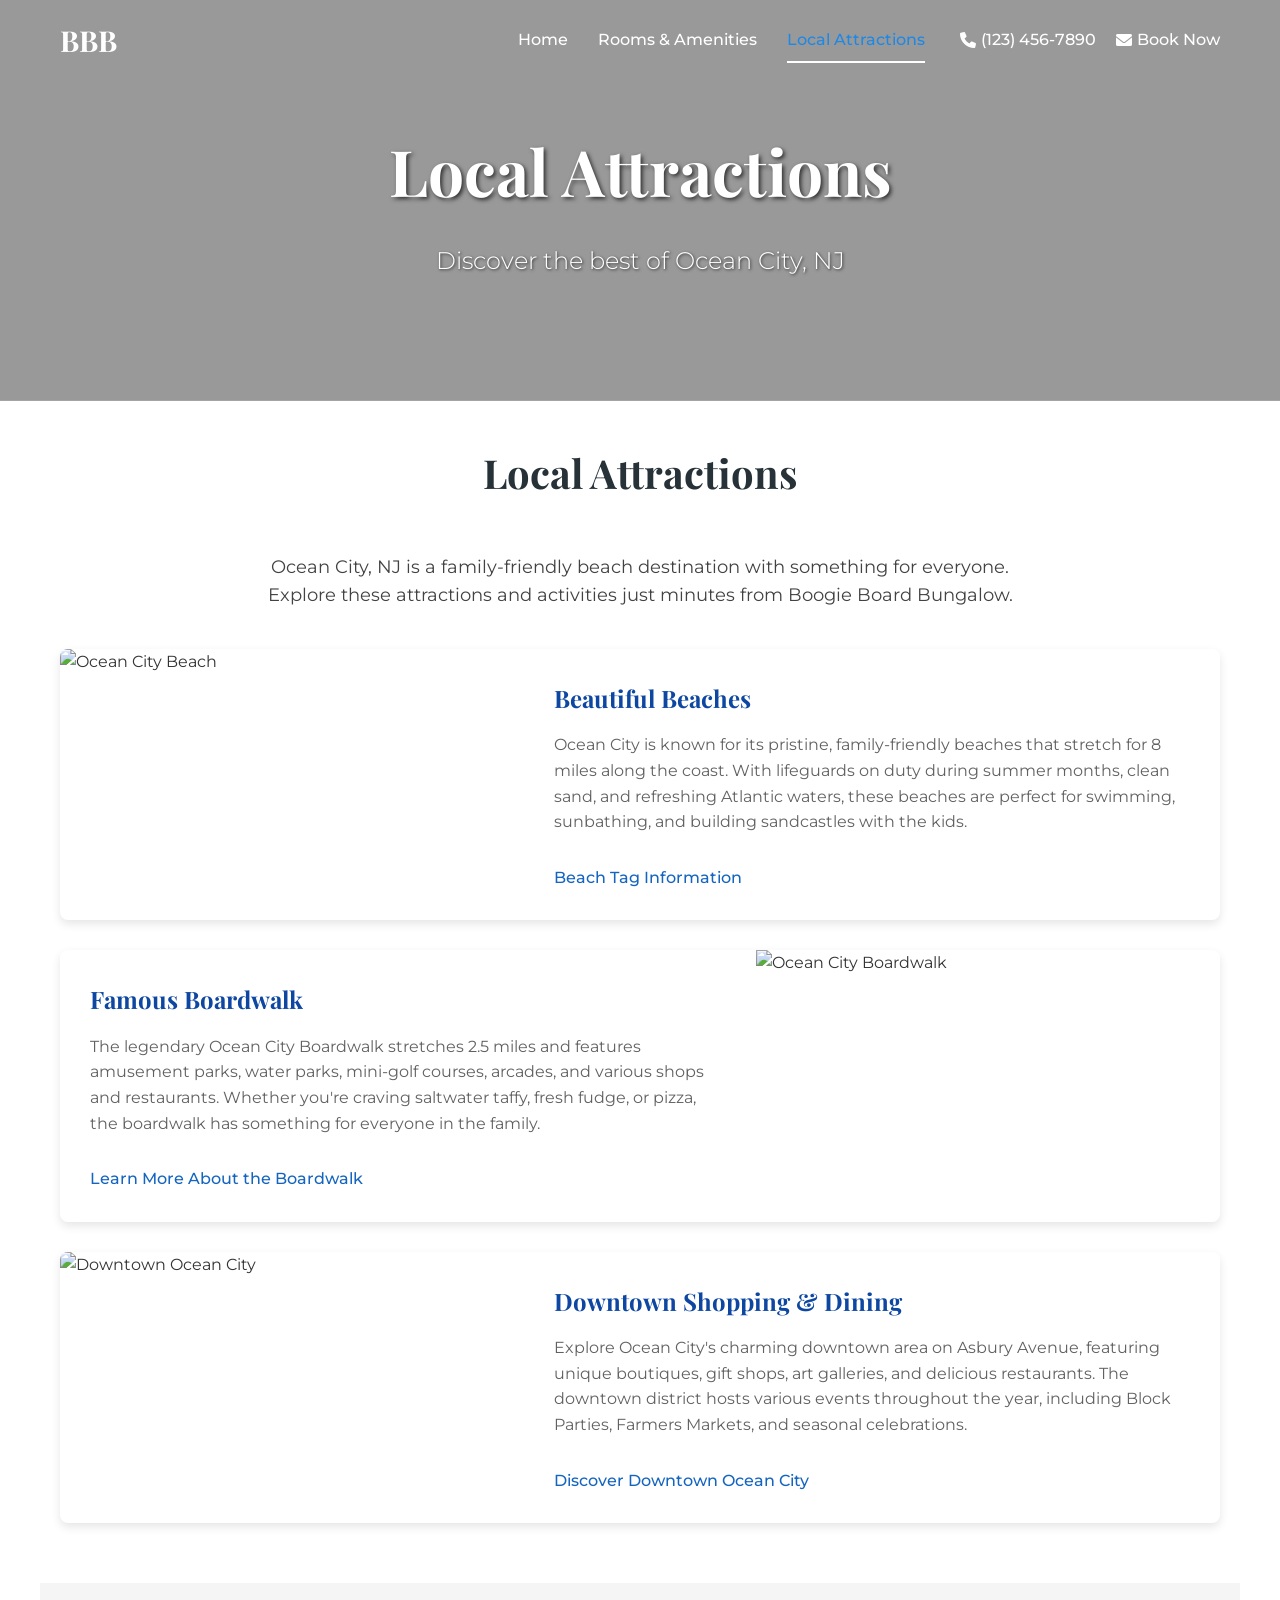
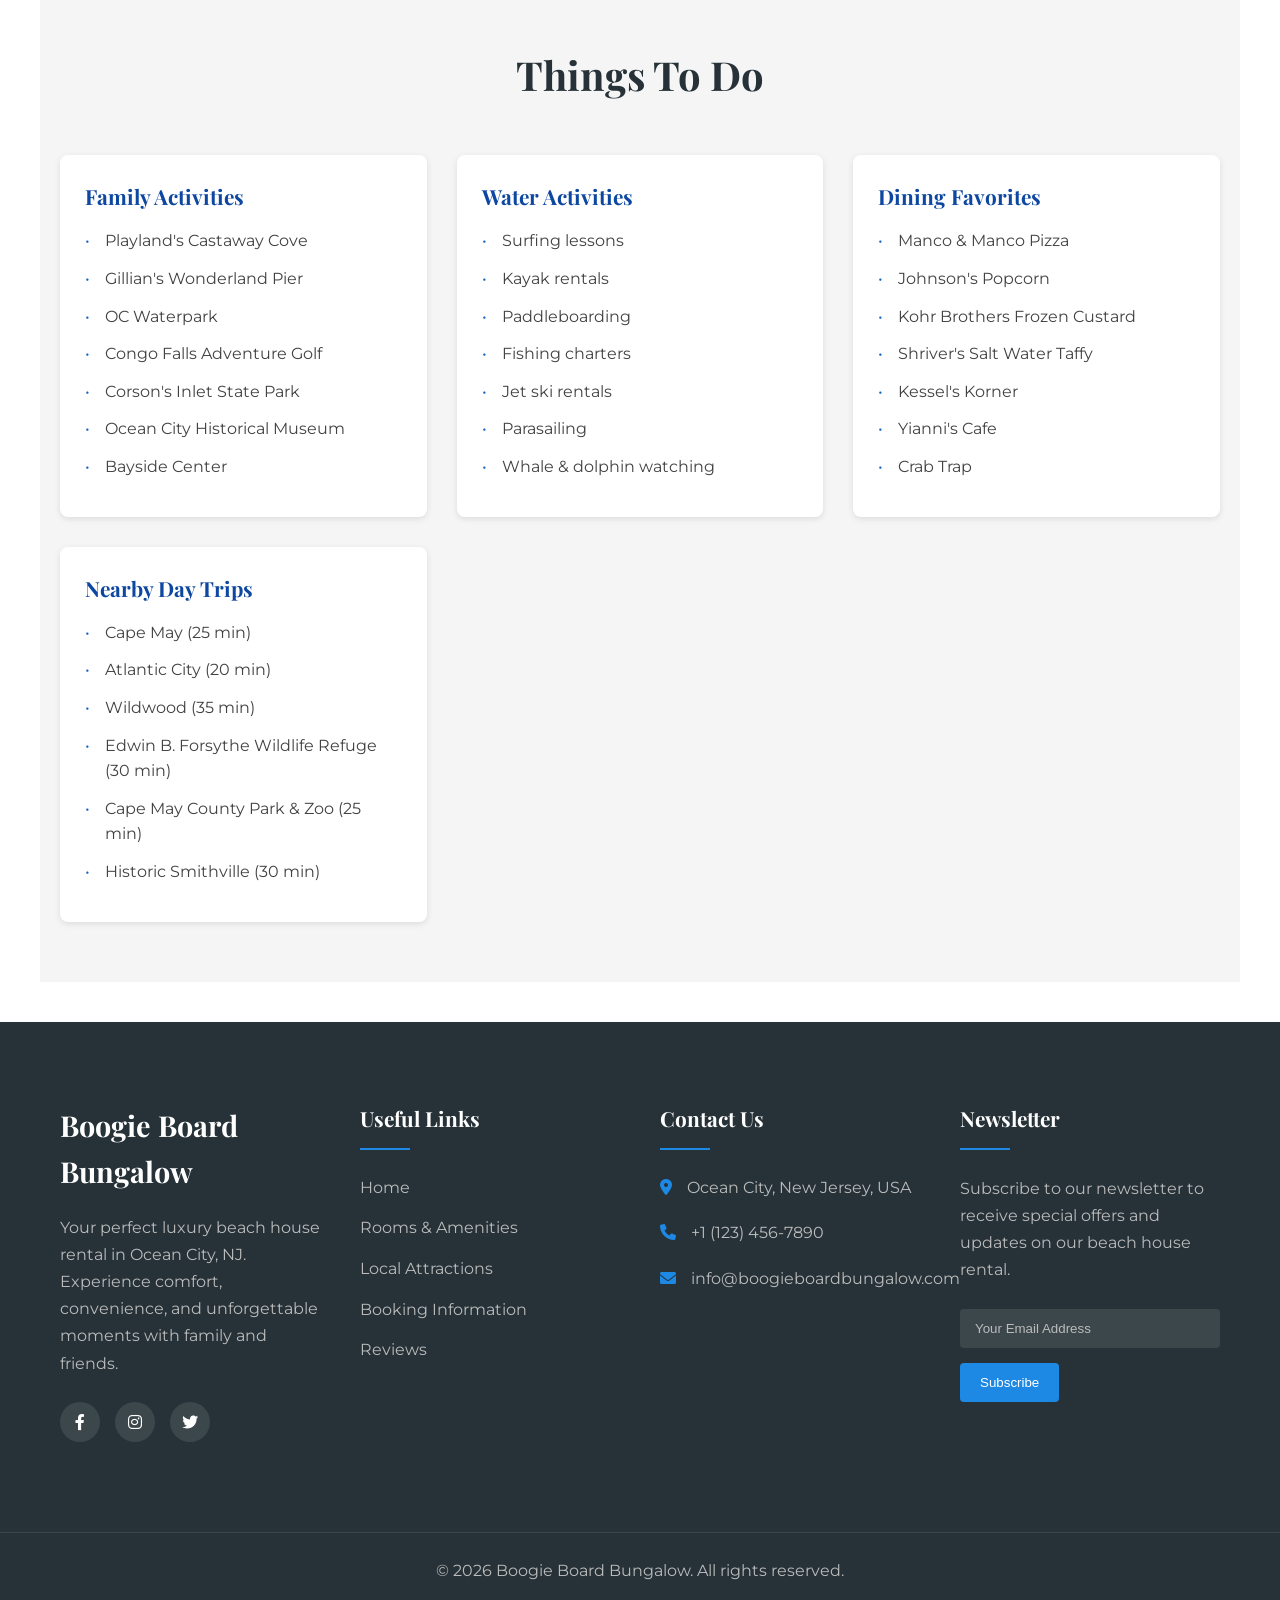
==== attractions.html @ f329d455 "v1" ====
<!DOCTYPE html>
<html lang="en">
<head>
    <meta charset="UTF-8">
    <meta name="viewport" content="width=device-width, initial-scale=1.0">
    <title>Local Attractions - Boogie Board Bungalow</title>
    <link rel="stylesheet" href="styles.css">
    <link href="https://fonts.googleapis.com/css2?family=Montserrat:wght@300;400;500;600;700&family=Playfair+Display:wght@400;500;600;700&display=swap" rel="stylesheet">
    <link rel="stylesheet" href="https://cdnjs.cloudflare.com/ajax/libs/font-awesome/6.0.0-beta3/css/all.min.css">
</head>
<body>
    <div class="app">
        <!-- Navigation -->
        <nav id="navigation" class="nav">
            <div class="nav-container">
                <a href="index.html" class="logo">BBB</a>
                <button class="menu-button" id="menuButton">
                    <i class="fas fa-bars"></i>
                </button>
                <div class="nav-links" id="navLinks">
                    <a href="index.html" class="nav-link">Home</a>
                    <a href="rooms.html" class="nav-link">Rooms & Amenities</a>
                    <a href="attractions.html" class="nav-link active">Local Attractions</a>
                    <div class="contact-info">
                        <a href="tel:+1234567890" class="contact-link">
                            <i class="fas fa-phone"></i> (123) 456-7890
                        </a>
                        <a href="mailto:info@boogieboardbungalow.com" class="contact-link">
                            <i class="fas fa-envelope"></i> Book Now
                        </a>
                    </div>
                </div>
            </div>
        </nav>

        <!-- Header - Smaller for interior pages -->
        <header class="header header-small">
            <div class="header-content">
                <h1 class="title">Local Attractions</h1>
                <p class="subtitle">Discover the best of Ocean City, NJ</p>
            </div>
        </header>

        <main>
            <div class="attractions-container">
                <h2 class="section-title">Local Attractions</h2>
                <p class="intro-text">
                    Ocean City, NJ is a family-friendly beach destination with something for everyone. Explore these attractions and activities just minutes from Boogie Board Bungalow.
                </p>
                
                <section class="attraction-section">
                    <div class="attraction-card">
                        <img src="images/beach.jpg" alt="Ocean City Beach" class="attraction-image">
                        <div class="attraction-content">
                            <h3 class="attraction-title">Beautiful Beaches</h3>
                            <p class="attraction-text">
                                Ocean City is known for its pristine, family-friendly beaches that stretch for 8 miles along the coast. With lifeguards on duty during summer months, clean sand, and refreshing Atlantic waters, these beaches are perfect for swimming, sunbathing, and building sandcastles with the kids.
                            </p>
                            <a href="https://www.ocnj.us/beach-tags" target="_blank" rel="noopener noreferrer" class="attraction-link">
                                Beach Tag Information
                            </a>
                        </div>
                    </div>
                    
                    <div class="attraction-card reverse">
                        <img src="images/boardwalk.jpg" alt="Ocean City Boardwalk" class="attraction-image">
                        <div class="attraction-content">
                            <h3 class="attraction-title">Famous Boardwalk</h3>
                            <p class="attraction-text">
                                The legendary Ocean City Boardwalk stretches 2.5 miles and features amusement parks, water parks, mini-golf courses, arcades, and various shops and restaurants. Whether you're craving saltwater taffy, fresh fudge, or pizza, the boardwalk has something for everyone in the family.
                            </p>
                            <a href="https://oceancityvacation.com/boardwalk" target="_blank" rel="noopener noreferrer" class="attraction-link">
                                Learn More About the Boardwalk
                            </a>
                        </div>
                    </div>
                    
                    <div class="attraction-card">
                        <img src="images/downtown.jpg" alt="Downtown Ocean City" class="attraction-image">
                        <div class="attraction-content">
                            <h3 class="attraction-title">Downtown Shopping & Dining</h3>
                            <p class="attraction-text">
                                Explore Ocean City's charming downtown area on Asbury Avenue, featuring unique boutiques, gift shops, art galleries, and delicious restaurants. The downtown district hosts various events throughout the year, including Block Parties, Farmers Markets, and seasonal celebrations.
                            </p>
                            <a href="https://www.oceancitynj.com/shopping" target="_blank" rel="noopener noreferrer" class="attraction-link">
                                Discover Downtown Ocean City
                            </a>
                        </div>
                    </div>
                </section>
                
                <section class="list-section">
                    <div class="list-container">
                        <h2 class="section-title">Things To Do</h2>
                        <div class="list-grid">
                            <div class="list-card">
                                <h3 class="list-title">Family Activities</h3>
                                <ul class="list">
                                    <li class="list-item">Playland's Castaway Cove</li>
                                    <li class="list-item">Gillian's Wonderland Pier</li>
                                    <li class="list-item">OC Waterpark</li>
                                    <li class="list-item">Congo Falls Adventure Golf</li>
                                    <li class="list-item">Corson's Inlet State Park</li>
                                    <li class="list-item">Ocean City Historical Museum</li>
                                    <li class="list-item">Bayside Center</li>
                                </ul>
                            </div>
                            
                            <div class="list-card">
                                <h3 class="list-title">Water Activities</h3>
                                <ul class="list">
                                    <li class="list-item">Surfing lessons</li>
                                    <li class="list-item">Kayak rentals</li>
                                    <li class="list-item">Paddleboarding</li>
                                    <li class="list-item">Fishing charters</li>
                                    <li class="list-item">Jet ski rentals</li>
                                    <li class="list-item">Parasailing</li>
                                    <li class="list-item">Whale & dolphin watching</li>
                                </ul>
                            </div>
                            
                            <div class="list-card">
                                <h3 class="list-title">Dining Favorites</h3>
                                <ul class="list">
                                    <li class="list-item">Manco & Manco Pizza</li>
                                    <li class="list-item">Johnson's Popcorn</li>
                                    <li class="list-item">Kohr Brothers Frozen Custard</li>
                                    <li class="list-item">Shriver's Salt Water Taffy</li>
                                    <li class="list-item">Kessel's Korner</li>
                                    <li class="list-item">Yianni's Cafe</li>
                                    <li class="list-item">Crab Trap</li>
                                </ul>
                            </div>
                            
                            <div class="list-card">
                                <h3 class="list-title">Nearby Day Trips</h3>
                                <ul class="list">
                                    <li class="list-item">Cape May (25 min)</li>
                                    <li class="list-item">Atlantic City (20 min)</li>
                                    <li class="list-item">Wildwood (35 min)</li>
                                    <li class="list-item">Edwin B. Forsythe Wildlife Refuge (30 min)</li>
                                    <li class="list-item">Cape May County Park & Zoo (25 min)</li>
                                    <li class="list-item">Historic Smithville (30 min)</li>
                                </ul>
                            </div>
                        </div>
                    </div>
                </section>
            </div>
        </main>

        <!-- Footer -->
        <footer class="footer">
            <div class="footer-content">
                <div class="footer-section">
                    <h3 class="logo">Boogie Board Bungalow</h3>
                    <p class="footer-description">
                        Your perfect luxury beach house rental in Ocean City, NJ. Experience comfort, convenience, and unforgettable moments with family and friends.
                    </p>
                    <div class="social-links">
                        <a href="https://facebook.com" target="_blank" rel="noopener noreferrer" class="social-link">
                            <i class="fab fa-facebook-f"></i>
                        </a>
                        <a href="https://instagram.com" target="_blank" rel="noopener noreferrer" class="social-link">
                            <i class="fab fa-instagram"></i>
                        </a>
                        <a href="https://twitter.com" target="_blank" rel="noopener noreferrer" class="social-link">
                            <i class="fab fa-twitter"></i>
                        </a>
                    </div>
                </div>
                
                <div class="footer-section">
                    <h4 class="footer-heading">Useful Links</h4>
                    <a href="index.html" class="footer-link">Home</a>
                    <a href="rooms.html" class="footer-link">Rooms & Amenities</a>
                    <a href="attractions.html" class="footer-link">Local Attractions</a>
                    <a href="#" class="footer-link">Booking Information</a>
                    <a href="#" class="footer-link">Reviews</a>
                </div>
                
                <div class="footer-section">
                    <h4 class="footer-heading">Contact Us</h4>
                    <div class="contact-item">
                        <div class="contact-icon">
                            <i class="fas fa-map-marker-alt"></i>
                        </div>
                        <p class="contact-text">
                            Ocean City, New Jersey, USA
                        </p>
                    </div>
                    <div class="contact-item">
                        <div class="contact-icon">
                            <i class="fas fa-phone"></i>
                        </div>
                        <p class="contact-text">
                            +1 (123) 456-7890
                        </p>
                    </div>
                    <div class="contact-item">
                        <div class="contact-icon">
                            <i class="fas fa-envelope"></i>
                        </div>
                        <p class="contact-text">
                            info@boogieboardbungalow.com
                        </p>
                    </div>
                </div>
                
                <div class="footer-section">
                    <h4 class="footer-heading">Newsletter</h4>
                    <p class="footer-description">
                        Subscribe to our newsletter to receive special offers and updates on our beach house rental.
                    </p>
                    <form class="newsletter-form">
                        <input type="email" placeholder="Your Email Address" class="newsletter-input">
                        <button type="submit" class="newsletter-button">Subscribe</button>
                    </form>
                </div>
            </div>
            
            <div class="copyright">
                <p>&copy; <span id="current-year"></span> Boogie Board Bungalow. All rights reserved.</p>
            </div>
        </footer>
    </div>

    <script src="script.js"></script>
</body>
</html>
---- styles.css ----
@import url('https://fonts.googleapis.com/css2?family=Montserrat:wght@300;400;500;600;700&family=Playfair+Display:wght@400;500;600;700&display=swap');

/* Base Styles */
* {
  margin: 0;
  padding: 0;
  box-sizing: border-box;
}

:root {
  --primary-color: #1e88e5;
  --secondary-color: #00796b;
  --accent-color: #ff8a65;
  --text-color: #333;
  --light-color: #f8f9fa;
  --dark-color: #263238;
  --gray-color: #eceff1;
}

body {
  font-family: 'Montserrat', sans-serif;
  line-height: 1.6;
  color: var(--text-color);
  background-color: #fff;
}

h1, h2, h3, h4, h5, h6 {
  font-family: 'Playfair Display', serif;
  margin-bottom: 1rem;
}

img {
  max-width: 100%;
  height: auto;
  display: block;
}

a {
  color: var(--primary-color);
  text-decoration: none;
  transition: color 0.3s ease;
}

a:hover {
  color: var(--secondary-color);
}

.app {
  display: flex;
  flex-direction: column;
  min-height: 100vh;
}

main {
  flex: 1;
}

.container {
  max-width: 1200px;
  margin: 0 auto;
  padding: 0 20px;
}

.btn {
  display: inline-block;
  background-color: var(--primary-color);
  color: white;
  font-weight: 500;
  padding: 12px 24px;
  border-radius: 4px;
  text-align: center;
  cursor: pointer;
  transition: background-color 0.3s ease;
}

.btn:hover {
  background-color: var(--secondary-color);
  color: white;
}

.btn-primary {
  background-color: var(--primary-color);
}

.btn-primary:hover {
  background-color: #1565c0;
}

.btn-secondary {
  background-color: var(--secondary-color);
}

.btn-secondary:hover {
  background-color: #00695c;
}

.btn-outline {
  background-color: transparent;
  border: 2px solid var(--primary-color);
  color: var(--primary-color);
}

.btn-outline:hover {
  background-color: var(--primary-color);
  color: white;
}

.btn-white {
  border-color: white;
  color: white;
}

.btn-block {
  display: block;
  width: 100%;
}

.section-title {
  text-align: center;
  margin-bottom: 3rem;
  font-size: 2.5rem;
  color: var(--dark-color);
}

.section {
  padding: 5rem 0;
}

.section-light {
  background-color: var(--light-color);
}

/* Navigation */
.nav {
  background-color: transparent;
  color: white;
  position: fixed;
  top: 0;
  left: 0;
  right: 0;
  z-index: 100;
  transition: all 0.3s ease;
}

.nav.scrolled {
  background-color: white;
  color: var(--dark-color);
  box-shadow: 0 2px 10px rgba(0, 0, 0, 0.1);
}

.nav-container {
  display: flex;
  justify-content: space-between;
  align-items: center;
  padding: 0 20px;
  max-width: 1200px;
  margin: 0 auto;
  height: 80px;
}

.logo {
  font-size: 1.8rem;
  font-weight: bold;
  color: white;
  text-decoration: none;
  font-family: 'Playfair Display', serif;
}

.nav.scrolled .logo {
  color: var(--primary-color);
}

.menu-button {
  display: none;
  background: none;
  border: none;
  color: white;
  font-size: 1.5rem;
  cursor: pointer;
}

.nav.scrolled .menu-button {
  color: var(--dark-color);
}

.nav-links {
  display: flex;
  align-items: center;
}

.nav-link {
  color: white;
  text-decoration: none;
  margin: 0 15px;
  padding: 10px 0;
  font-weight: 500;
  position: relative;
  transition: color 0.3s;
}

.nav.scrolled .nav-link {
  color: var(--dark-color);
}

.nav-link:hover {
  color: var(--light-color);
}

.nav.scrolled .nav-link:hover {
  color: var(--primary-color);
}

.nav-link.active {
  color: var(--primary-color);
}

.nav-link::after {
  content: '';
  position: absolute;
  bottom: 0;
  left: 0;
  width: 0;
  height: 2px;
  background-color: white;
  transition: width 0.3s;
}

.nav.scrolled .nav-link::after {
  background-color: var(--primary-color);
}

.nav-link:hover::after,
.nav-link.active::after {
  width: 100%;
}

.contact-info {
  display: flex;
  align-items: center;
}

.contact-link {
  display: flex;
  align-items: center;
  color: white;
  margin-left: 20px;
  font-weight: 500;
}

.nav.scrolled .contact-link {
  color: var(--dark-color);
}

.contact-link i {
  margin-right: 5px;
}

.contact-link:hover {
  color: var(--light-color);
}

.nav.scrolled .contact-link:hover {
  color: var(--primary-color);
}

/* Header */
.header {
  background-image: linear-gradient(rgba(0, 0, 0, 0.4), rgba(0, 0, 0, 0.4)), url('images/header-beach.jpg');
  background-size: cover;
  background-position: center;
  color: white;
  padding: 180px 20px 120px;
  text-align: center;
  position: relative;
}

.header-small {
  padding: 120px 20px 80px;
}

.header-content {
  position: relative;
  z-index: 1;
  max-width: 900px;
  margin: 0 auto;
}

.title {
  font-size: 4rem;
  margin-bottom: 20px;
  font-family: 'Playfair Display', serif;
  text-shadow: 2px 2px 4px rgba(0, 0, 0, 0.7);
}

.subtitle {
  font-size: 1.5rem;
  font-weight: 300;
  margin-bottom: 40px;
  text-shadow: 1px 1px 3px rgba(0, 0, 0, 0.7);
}

.button-group {
  display: flex;
  justify-content: center;
  gap: 20px;
}

/* Featured Properties */
.featured-grid {
  display: grid;
  grid-template-columns: repeat(auto-fit, minmax(350px, 1fr));
  gap: 30px;
  margin-top: 3rem;
}

.property-card {
  background-color: white;
  border-radius: 8px;
  overflow: hidden;
  box-shadow: 0 4px 20px rgba(0, 0, 0, 0.1);
  transition: transform 0.3s ease;
}

.property-card:hover {
  transform: translateY(-10px);
}

.property-image {
  height: 250px;
  overflow: hidden;
  position: relative;
}

.property-image img {
  width: 100%;
  height: 100%;
  object-fit: cover;
  transition: transform 0.5s ease;
}

.property-image:hover img {
  transform: scale(1.05);
}

.property-tag {
  position: absolute;
  top: 20px;
  right: 20px;
  background-color: var(--primary-color);
  color: white;
  padding: 8px 12px;
  border-radius: 4px;
  font-weight: 500;
  font-size: 0.9rem;
}

.property-content {
  padding: 25px;
}

.property-title {
  font-size: 1.5rem;
  margin-bottom: 10px;
  color: var(--dark-color);
}

.property-features {
  display: flex;
  justify-content: space-between;
  margin-bottom: 15px;
  color: #555;
}

.property-feature {
  display: flex;
  align-items: center;
  font-size: 0.9rem;
}

.property-feature i {
  margin-right: 5px;
  font-size: 1.1rem;
}

.property-price {
  margin-bottom: 20px;
}

.property-price span {
  font-size: 1.5rem;
  font-weight: 600;
  color: var(--primary-color);
}

.property-description {
  color: #555;
  margin-bottom: 20px;
  line-height: 1.6;
}

/* About Section */
.about-container {
  display: grid;
  grid-template-columns: 1fr 1fr;
  gap: 50px;
  align-items: center;
}

.about-image {
  position: relative;
}

.about-image img {
  width: 100%;
  border-radius: 10px;
  box-shadow: 0 4px 20px rgba(0, 0, 0, 0.15);
}

.about-image::before {
  content: '';
  position: absolute;
  top: -20px;
  left: -20px;
  width: 100%;
  height: 100%;
  border: 3px solid var(--primary-color);
  border-radius: 10px;
  z-index: -1;
}

.about-text {
  color: #555;
  margin-bottom: 20px;
  line-height: 1.8;
  font-size: 1.1rem;
}

.about-list {
  list-style: none;
  margin-bottom: 30px;
}

.about-item {
  margin-bottom: 15px;
  display: flex;
  align-items: center;
  color: #555;
}

.about-item::before {
  content: '✓';
  display: inline-block;
  color: var(--primary-color);
  font-size: 2rem;
}

.feature-title {
  font-size: 1.3rem;
  margin-bottom: 15px;
  color: var(--dark-color);
}

.feature-description {
  color: #555;
  line-height: 1.6;
}

/* Testimonials Section */
.testimonials-container {
  text-align: center;
}

.testimonials-grid {
  display: grid;
  grid-template-columns: repeat(auto-fit, minmax(300px, 1fr));
  gap: 30px;
  margin-top: 3rem;
}

.testimonial-card {
  background-color: white;
  padding: 30px;
  border-radius: 8px;
  box-shadow: 0 5px 15px rgba(0, 0, 0, 0.05);
  text-align: left;
}

.quote-icon {
  color: var(--primary-color);
  font-size: 2rem;
  margin-bottom: 20px;
}

.testimonial-text {
  color: #555;
  line-height: 1.7;
  margin-bottom: 20px;
  font-style: italic;
}

.testimonial-author {
  display: flex;
  align-items: center;
}

.author-image {
  width: 50px;
  height: 50px;
  border-radius: 50%;
  overflow: hidden;
  margin-right: 15px;
}

.author-image img {
  width: 100%;
  height: 100%;
  object-fit: cover;
}

.author-info {
  flex-grow: 1;
}

.author-name {
  margin: 0;
  color: var(--dark-color);
}

.author-date {
  margin: 0;
  color: #888;
  font-size: 0.9rem;
}

/* CTA Section */
.cta-section {
  background-image: linear-gradient(rgba(0, 0, 0, 0.7), rgba(0, 0, 0, 0.7)), url('images/beach.jpg');
  background-size: cover;
  background-position: center;
  color: white;
  padding: 100px 0;
  text-align: center;
}

.cta-title {
  font-size: 3rem;
  margin-bottom: 20px;
}

.cta-text {
  font-size: 1.2rem;
  max-width: 700px;
  margin: 0 auto 40px;
  line-height: 1.7;
}

.cta-buttons {
  display: flex;
  justify-content: center;
  gap: 20px;
}

/* Footer */
.footer {
  background-color: var(--dark-color);
  color: white;
  padding: 80px 0 0;
}

.footer-content {
  max-width: 1200px;
  margin: 0 auto;
  padding: 0 20px;
  display: grid;
  grid-template-columns: repeat(auto-fit, minmax(250px, 1fr));
  gap: 40px;
}

.footer-section {
  margin-bottom: 30px;
}

.footer .logo {
  font-size: 1.8rem;
  font-family: 'Playfair Display', serif;
  margin-bottom: 20px;
  display: block;
}

.footer-description {
  color: #bbb;
  line-height: 1.7;
  margin-bottom: 25px;
}

.social-links {
  display: flex;
  gap: 15px;
}

.social-link {
  display: flex;
  align-items: center;
  justify-content: center;
  width: 40px;
  height: 40px;
  background-color: rgba(255, 255, 255, 0.1);
  border-radius: 50%;
  color: white;
  transition: all 0.3s ease;
}

.social-link:hover {
  background-color: var(--primary-color);
  transform: translateY(-3px);
  color: white;
}

.footer-heading {
  font-size: 1.3rem;
  margin-bottom: 25px;
  position: relative;
  padding-bottom: 15px;
}

.footer-heading::after {
  content: '';
  position: absolute;
  bottom: 0;
  left: 0;
  width: 50px;
  height: 2px;
  background-color: var(--primary-color);
}

.footer-link {
  color: #bbb;
  text-decoration: none;
  display: block;
  margin-bottom: 15px;
  transition: all 0.3s ease;
}

.footer-link:hover {
  color: white;
  transform: translateX(5px);
}

.contact-item {
  display: flex;
  margin-bottom: 20px;
  align-items: flex-start;
}

.contact-icon {
  margin-right: 15px;
  color: var(--primary-color);
}

.contact-text {
  color: #bbb;
  line-height: 1.6;
}

.newsletter-form {
  margin-top: 20px;
}

.newsletter-input {
  width: 100%;
  padding: 12px 15px;
  background-color: rgba(255, 255, 255, 0.1);
  border: none;
  border-radius: 4px;
  color: white;
  margin-bottom: 15px;
}

.newsletter-input::placeholder {
  color: #bbb;
}

.newsletter-button {
  background-color: var(--primary-color);
  color: white;
  border: none;
  padding: 12px 20px;
  border-radius: 4px;
  cursor: pointer;
  font-weight: 500;
  transition: all 0.3s ease;
}

.newsletter-button:hover {
  background-color: var(--secondary-color);
}

.copyright {
  text-align: center;
  padding: 25px 0;
  margin-top: 60px;
  border-top: 1px solid rgba(255, 255, 255, 0.1);
  color: #bbb;
}

/* Rooms Page */
.rooms-container {
  max-width: 1200px;
  margin: 0 auto;
  padding: 60px 20px;
}

.property-header {
  margin-bottom: 50px;
}

.property-description {
  font-size: 1.1rem;
  line-height: 1.8;
  color: #555;
  margin-bottom: 30px;
}

.key-features {
  display: grid;
  grid-template-columns: repeat(auto-fit, minmax(200px, 1fr));
  gap: 20px;
  margin-bottom: 50px;
}

.feature-item {
  display: flex;
  align-items: center;
  font-size: 1.1rem;
  color: #555;
}

.feature-item i {
  margin-right: 10px;
  color: var(--primary-color);
}

.content-layout {
  display: grid;
  grid-template-columns: 2fr 1fr;
  gap: 50px;
}

.side-content {
  position: sticky;
  top: 100px;
  height: fit-content;
}

.sub-title {
  font-size: 1.8rem;
  margin-bottom: 30px;
  color: var(--dark-color);
}

/* Gallery */
.gallery {
  display: grid;
  grid-template-columns: repeat(auto-fill, minmax(250px, 1fr));
  gap: 20px;
  margin-bottom: 50px;
}

.gallery-image {
  height: 200px;
  border-radius: 8px;
  overflow: hidden;
  cursor: pointer;
}

.gallery-image img {
  width: 100%;
  height: 100%;
  object-fit: cover;
  transition: transform 0.3s ease;
}

.gallery-image:hover img {
  transform: scale(1.1);
}

/* Modal for Gallery */
.modal {
  display: none;
  position: fixed;
  z-index: 1000;
  left: 0;
  top: 0;
  width: 100%;
  height: 100%;
  overflow: auto;
  background-color: rgba(0, 0, 0, 0.9);
}

.modal-content {
  margin: auto;
  display: block;
  max-width: 90%;
  max-height: 90%;
  padding-top: 50px;
}

.close {
  position: absolute;
  top: 15px;
  right: 35px;
  color: #f1f1f1;
  font-size: 40px;
  font-weight: bold;
  transition: 0.3s;
  cursor: pointer;
}

.close:hover,
.close:focus {
  color: #bbb;
  text-decoration: none;
  cursor: pointer;
}

/* Room Cards */
.room-section {
  margin-bottom: 60px;
}

.room-grid {
  display: grid;
  grid-template-columns: repeat(auto-fit, minmax(300px, 1fr));
  gap: 30px;
}

.room-card {
  background-color: white;
  border-radius: 8px;
  overflow: hidden;
  box-shadow: 0 4px 10px rgba(0, 0, 0, 0.1);
  transition: transform 0.3s ease;
}

.room-card:hover {
  transform: translateY(-5px);
}

.room-image {
  width: 100%;
  height: 200px;
  object-fit: cover;
}

.room-content {
  padding: 20px;
}

.room-title {
  font-size: 1.4rem;
  margin-bottom: 10px;
  color: var(--dark-color);
}

.room-text {
  color: #616161;
  margin-bottom: 15px;
  line-height: 1.5;
}

/* Amenities */
.amenities-section {
  background-color: var(--light-color);
  padding: 40px;
  border-radius: 8px;
  margin-bottom: 60px;
}

.amenities-list {
  display: grid;
  grid-template-columns: repeat(auto-fill, minmax(250px, 1fr));
  gap: 30px;
}

.amenity-category {
  margin-bottom: 20px;
}

.category-title {
  font-size: 1.3rem;
  margin-bottom: 15px;
  color: var(--dark-color);
}

.category-list {
  list-style: none;
  padding: 0;
}

.amenity-item {
  margin-bottom: 10px;
  padding-left: 20px;
  position: relative;
  color: #424242;
}

.amenity-item:before {
  content: "•";
  position: absolute;
  left: 0;
  color: var(--primary-color);
}

/* Booking Form */
.booking-form {
  background-color: white;
  padding: 30px;
  border-radius: 8px;
  box-shadow: 0 4px 15px rgba(0, 0, 0, 0.1);
}

.booking-form h3 {
  margin-bottom: 25px;
  color: var(--dark-color);
  text-align: center;
}

.form-group {
  margin-bottom: 20px;
}

.form-group label {
  display: block;
  margin-bottom: 8px;
  font-weight: 500;
  color: #555;
}

.form-group input,
.form-group select,
.form-group textarea {
  width: 100%;
  padding: 12px 15px;
  border: 1px solid #ddd;
  border-radius: 4px;
  font-family: 'Montserrat', sans-serif;
  transition: border-color 0.3s;
}

.form-group input:focus,
.form-group select:focus,
.form-group textarea:focus {
  border-color: var(--primary-color);
  outline: none;
}

.booking-contact {
  margin-top: 25px;
  text-align: center;
  padding-top: 20px;
  border-top: 1px solid #eee;
}

.booking-contact p {
  color: #555;
}

.booking-phone {
  font-size: 1.2rem;
  font-weight: 500;
  color: var(--primary-color);
  margin-top: 5px;
}

/* Attractions Page */
.attractions-container {
  max-width: 1200px;
  margin: 0 auto;
  padding: 40px 20px;
}

.intro-text {
  font-size: 1.1rem;
  line-height: 1.6;
  text-align: center;
  max-width: 800px;
  margin: 0 auto 40px;
  color: #424242;
}

.attraction-section {
  margin-bottom: 60px;
}

.attraction-card {
  background-color: white;
  border-radius: 8px;
  overflow: hidden;
  box-shadow: 0 4px 10px rgba(0, 0, 0, 0.1);
  display: flex;
  flex-direction: row;
  margin-bottom: 30px;
}

.attraction-card.reverse {
  flex-direction: row-reverse;
}

.attraction-image {
  width: 40%;
  object-fit: cover;
}

.attraction-content {
  padding: 30px;
  width: 60%;
}

.attraction-title {
  font-size: 1.5rem;
  margin-bottom: 15px;
  color: #0d47a1;
}

.attraction-text {
  color: #616161;
  margin-bottom: 20px;
  line-height: 1.6;
}

.attraction-link {
  color: #1565c0;
  text-decoration: none;
  font-weight: 500;
  transition: color 0.3s;
  display: inline-block;
  margin-top: 10px;
}

.attraction-link:hover {
  color: #0d47a1;
  text-decoration: underline;
}

.list-section {
  background-color: #f5f5f5;
  padding: 60px 20px;
  margin: 0 -20px;
}

.list-container {
  max-width: 1200px;
  margin: 0 auto;
}

.list-grid {
  display: grid;
  grid-template-columns: repeat(auto-fit, minmax(300px, 1fr));
  gap: 30px;
}

.list-card {
  background-color: white;
  padding: 25px;
  border-radius: 8px;
  box-shadow: 0 2px 6px rgba(0, 0, 0, 0.1);
}

.list-title {
  font-size: 1.3rem;
  margin-bottom: 15px;
  color: #0d47a1;
}

.list {
  list-style: none;
  padding: 0;
}

.list-item {
  margin-bottom: 12px;
  padding-left: 20px;
  position: relative;
  color: #424242;
}

.list-item::before {
  content: "•";
  position: absolute;
  left: 0;
  color: #1565c0;
}

/* Responsive Styling */
@media (max-width: 992px) {
  .content-layout {
    grid-template-columns: 1fr;
  }
  
  .side-content {
    position: static;
  }
  
  .about-container {
    grid-template-columns: 1fr;
  }
  
  .about-image {
    margin-bottom: 30px;
  }
}

@media (max-width: 768px) {
  .title {
    font-size: 3rem;
  }
  
  .button-group {
    flex-direction: column;
    align-items: center;
  }
  
  .menu-button {
    display: block;
  }
  
  .nav-links {
    position: absolute;
    top: 80px;
    left: 0;
    right: 0;
    flex-direction: column;
    background-color: white;
    box-shadow: 0 2px 10px rgba(0, 0, 0, 0.1);
    display: none;
    padding: 20px 0;
  }
  
  .nav-links.show {
    display: flex;
  }
  
  .nav-link {
    color: var(--dark-color);
    padding: 15px 20px;
    width: 100%;
    text-align: center;
    margin: 0;
  }
  
  .nav-link::after {
    display: none;
  }
  
  .contact-info {
    flex-direction: column;
    width: 100%;
  }
  
  .contact-link {
    color: var(--dark-color);
    margin: 10px 0;
    justify-content: center;
    width: 100%;
  }
  
  .attraction-card,
  .attraction-card.reverse {
    flex-direction: column;
  }
  
  .attraction-image {
    width: 100%;
    height: 250px;
  }
  
  .attraction-content {
    width: 100%;
  }
  
  .cta-buttons {
    flex-direction: column;
    align-items: center;
  }
}

@media (max-width: 576px) {
  .title {
    font-size: 2.5rem;
  }
  
  .subtitle {
    font-size: 1.2rem;
  }
  
  .section-title {
    font-size: 2rem;
  }
  
  .cta-title {
    font-size: 2.2rem;
  }
  
  .property-features {
    flex-direction: column;
    align-items: flex-start;
  }
  
  .property-feature {
    margin-bottom: 8px;
  }
}-weight: bold;
  margin-right: 10px;
}

/* Features Section */
.features-container {
  text-align: center;
}

.features-grid {
  display: grid;
  grid-template-columns: repeat(auto-fit, minmax(280px, 1fr));
  gap: 30px;
  margin-top: 3rem;
}

.feature-card {
  background-color: white;
  padding: 40px 30px;
  border-radius: 8px;
  box-shadow: 0 5px 15px rgba(0, 0, 0, 0.05);
  transition: transform 0.3s ease;
}

.feature-card:hover {
  transform: translateY(-10px);
}

.feature-icon {
  width: 70px;
  height: 70px;
  margin: 0 auto 25px;
  background-color: var(--light-color);
  border-radius: 50%;
  display: flex;
  align-items: center;
  justify-content: center;
  color: var(--primary-color);
  font
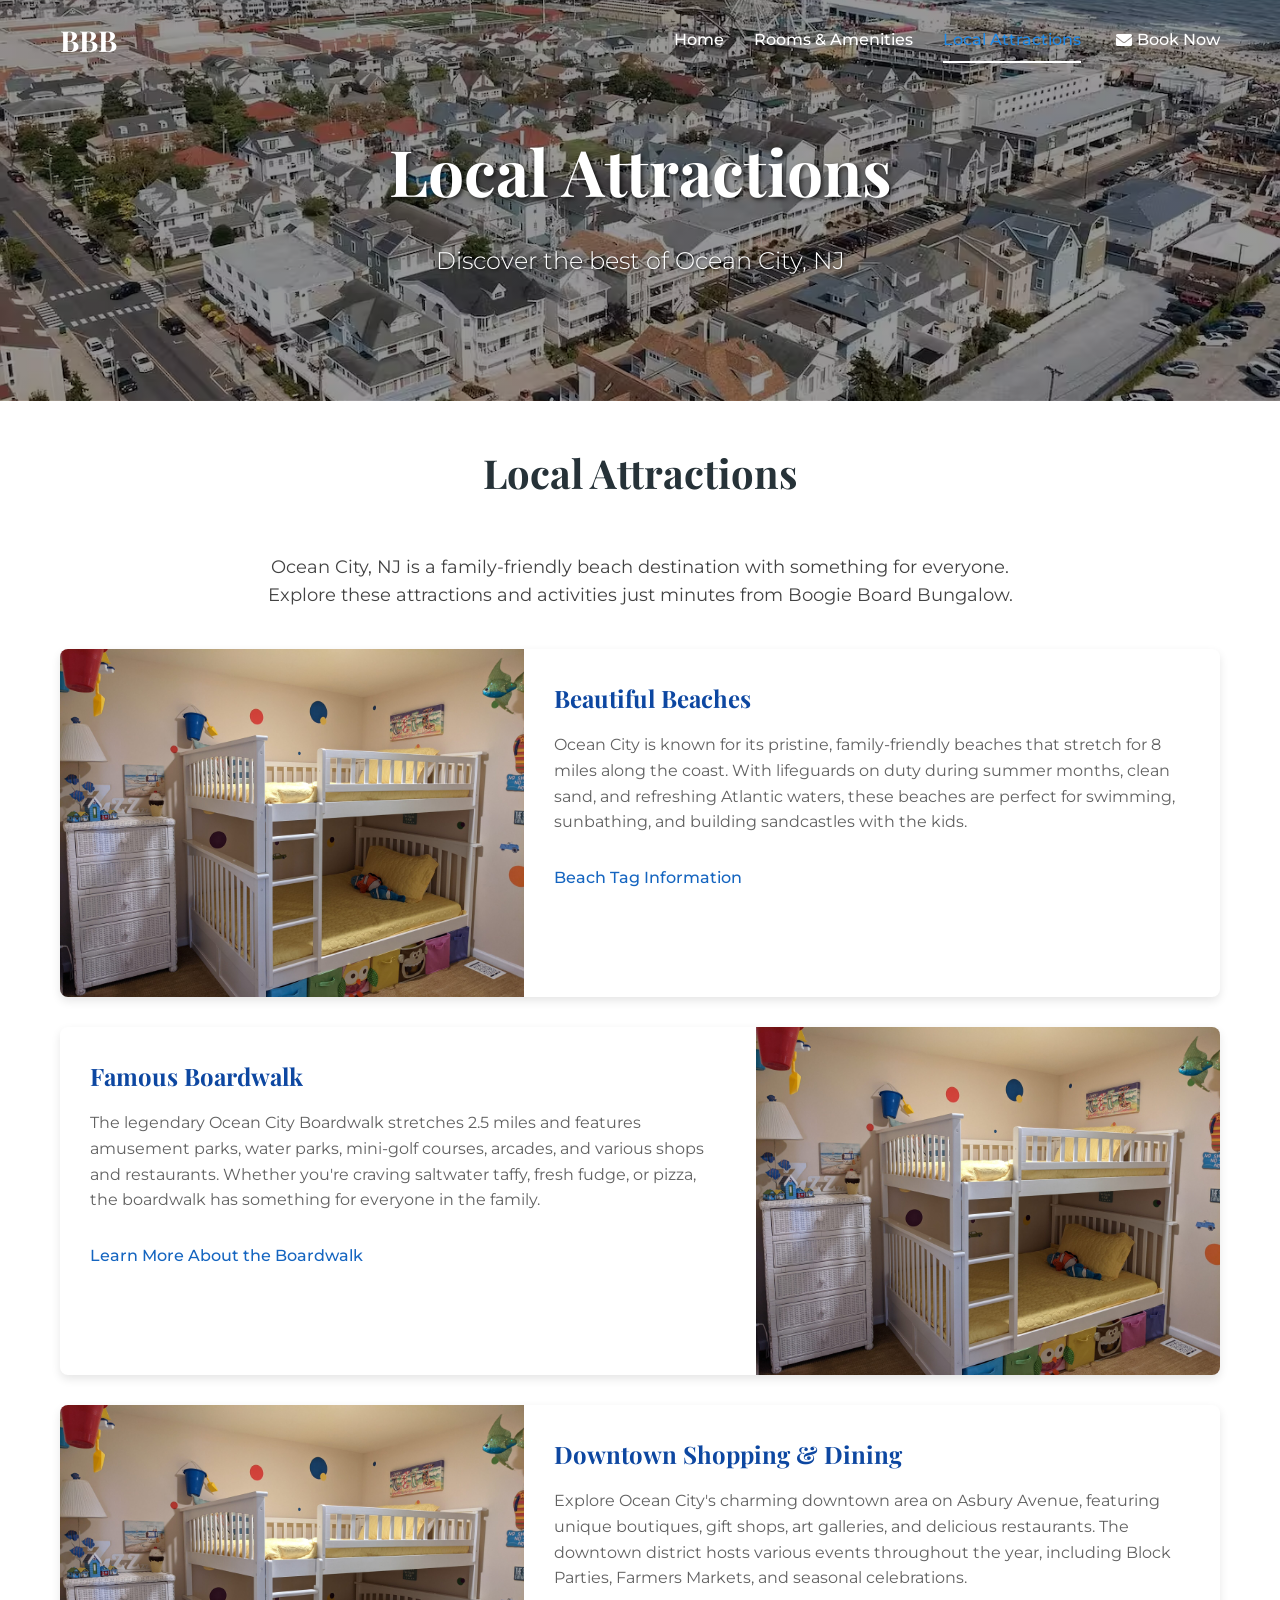
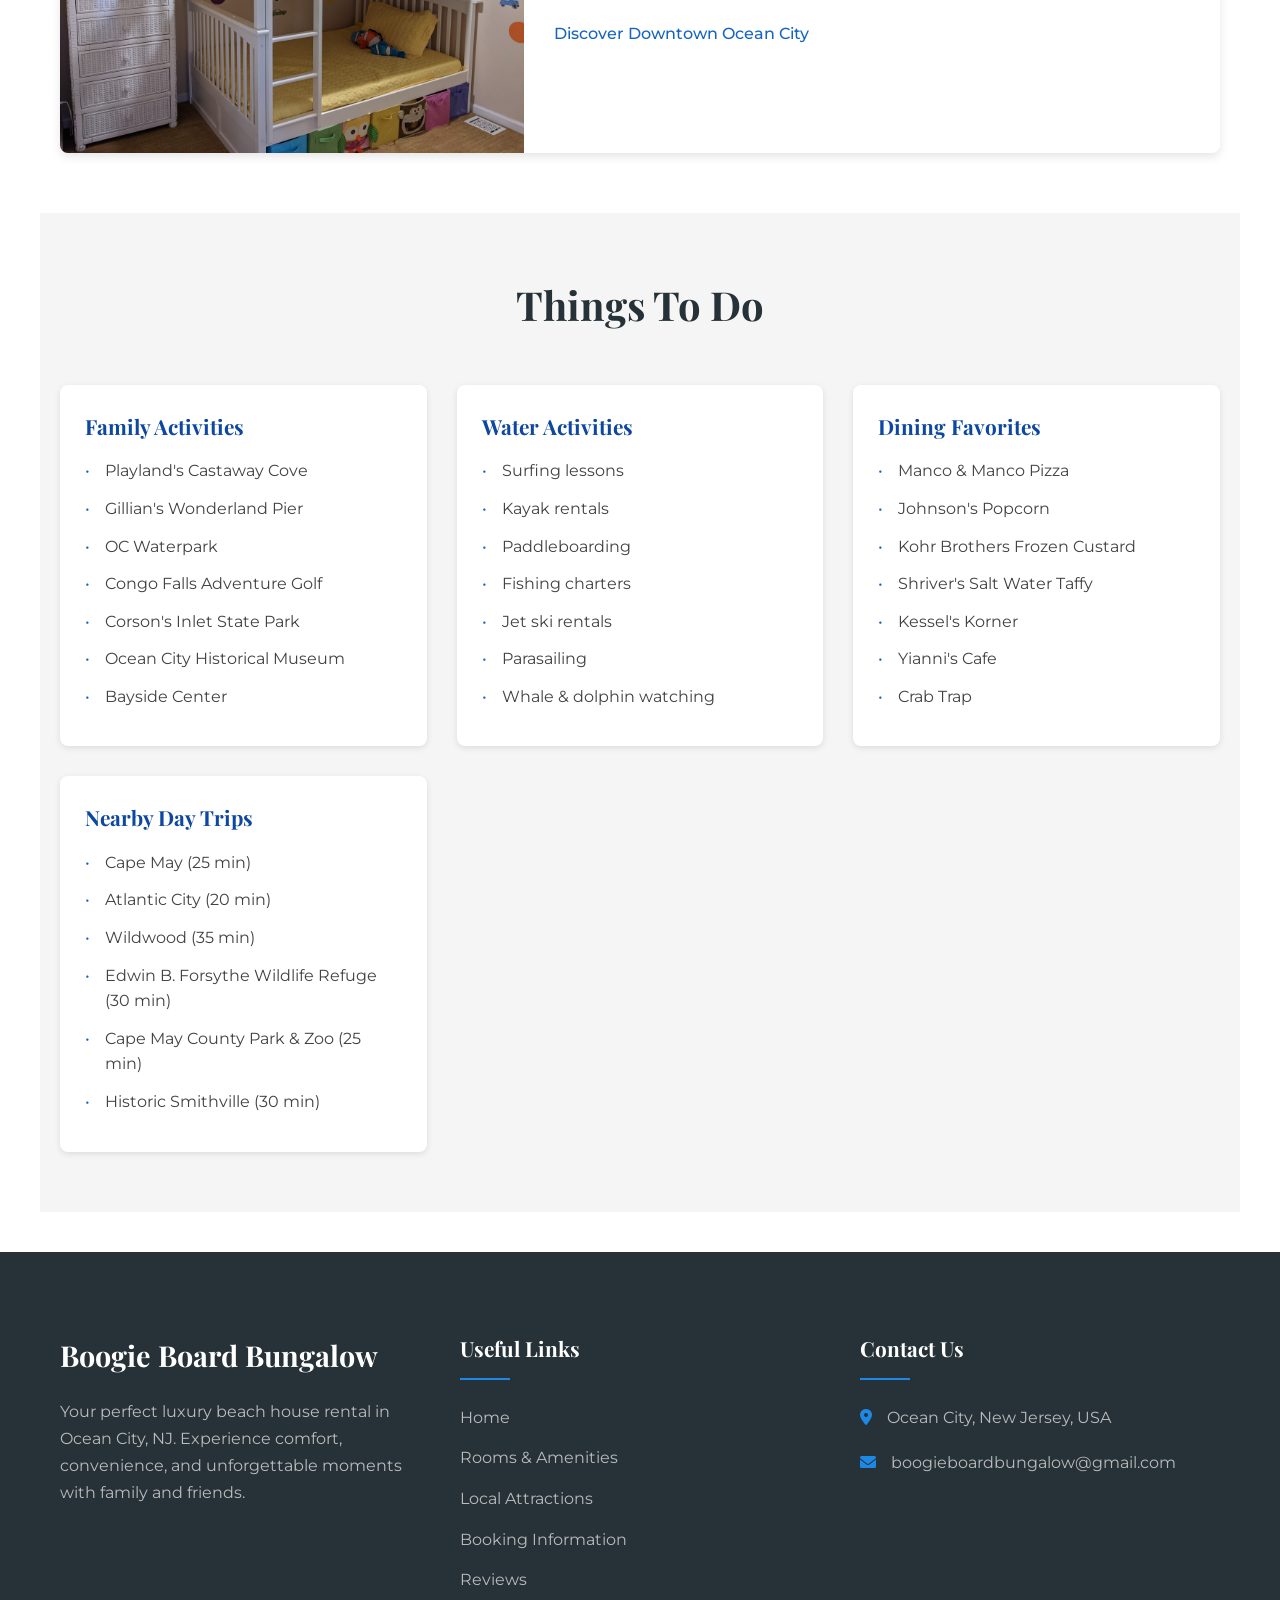
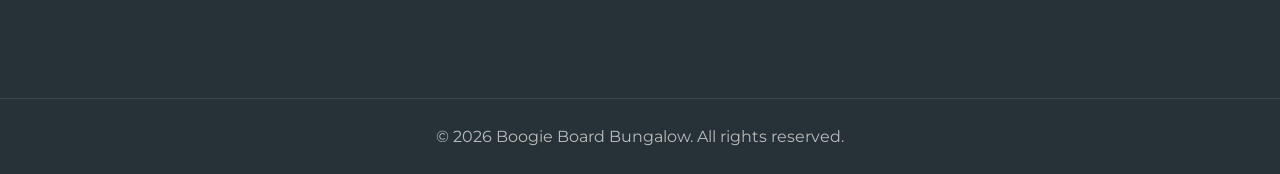
==== commit eedbae15: "v14" ====
--- a/attractions.html
+++ b/attractions.html
@@ -22,10 +22,7 @@
                     <a href="rooms.html" class="nav-link">Rooms & Amenities</a>
                     <a href="attractions.html" class="nav-link active">Local Attractions</a>
                     <div class="contact-info">
-                        <a href="tel:+1234567890" class="contact-link">
-                            <i class="fas fa-phone"></i> (123) 456-7890
-                        </a>
-                        <a href="mailto:info@boogieboardbungalow.com" class="contact-link">
+                        <a href="mailto:boogieboardbungalow@gmail.com" class="contact-link">
                             <i class="fas fa-envelope"></i> Book Now
                         </a>
                     </div>
@@ -157,17 +154,6 @@
                     <p class="footer-description">
                         Your perfect luxury beach house rental in Ocean City, NJ. Experience comfort, convenience, and unforgettable moments with family and friends.
                     </p>
-                    <div class="social-links">
-                        <a href="https://facebook.com" target="_blank" rel="noopener noreferrer" class="social-link">
-                            <i class="fab fa-facebook-f"></i>
-                        </a>
-                        <a href="https://instagram.com" target="_blank" rel="noopener noreferrer" class="social-link">
-                            <i class="fab fa-instagram"></i>
-                        </a>
-                        <a href="https://twitter.com" target="_blank" rel="noopener noreferrer" class="social-link">
-                            <i class="fab fa-twitter"></i>
-                        </a>
-                    </div>
                 </div>
                 
                 <div class="footer-section">
@@ -191,31 +177,12 @@
                     </div>
                     <div class="contact-item">
                         <div class="contact-icon">
-                            <i class="fas fa-phone"></i>
-                        </div>
-                        <p class="contact-text">
-                            +1 (123) 456-7890
-                        </p>
-                    </div>
-                    <div class="contact-item">
-                        <div class="contact-icon">
                             <i class="fas fa-envelope"></i>
                         </div>
                         <p class="contact-text">
-                            info@boogieboardbungalow.com
+                            boogieboardbungalow@gmail.com
                         </p>
                     </div>
-                </div>
-                
-                <div class="footer-section">
-                    <h4 class="footer-heading">Newsletter</h4>
-                    <p class="footer-description">
-                        Subscribe to our newsletter to receive special offers and updates on our beach house rental.
-                    </p>
-                    <form class="newsletter-form">
-                        <input type="email" placeholder="Your Email Address" class="newsletter-input">
-                        <button type="submit" class="newsletter-button">Subscribe</button>
-                    </form>
                 </div>
             </div>
             
